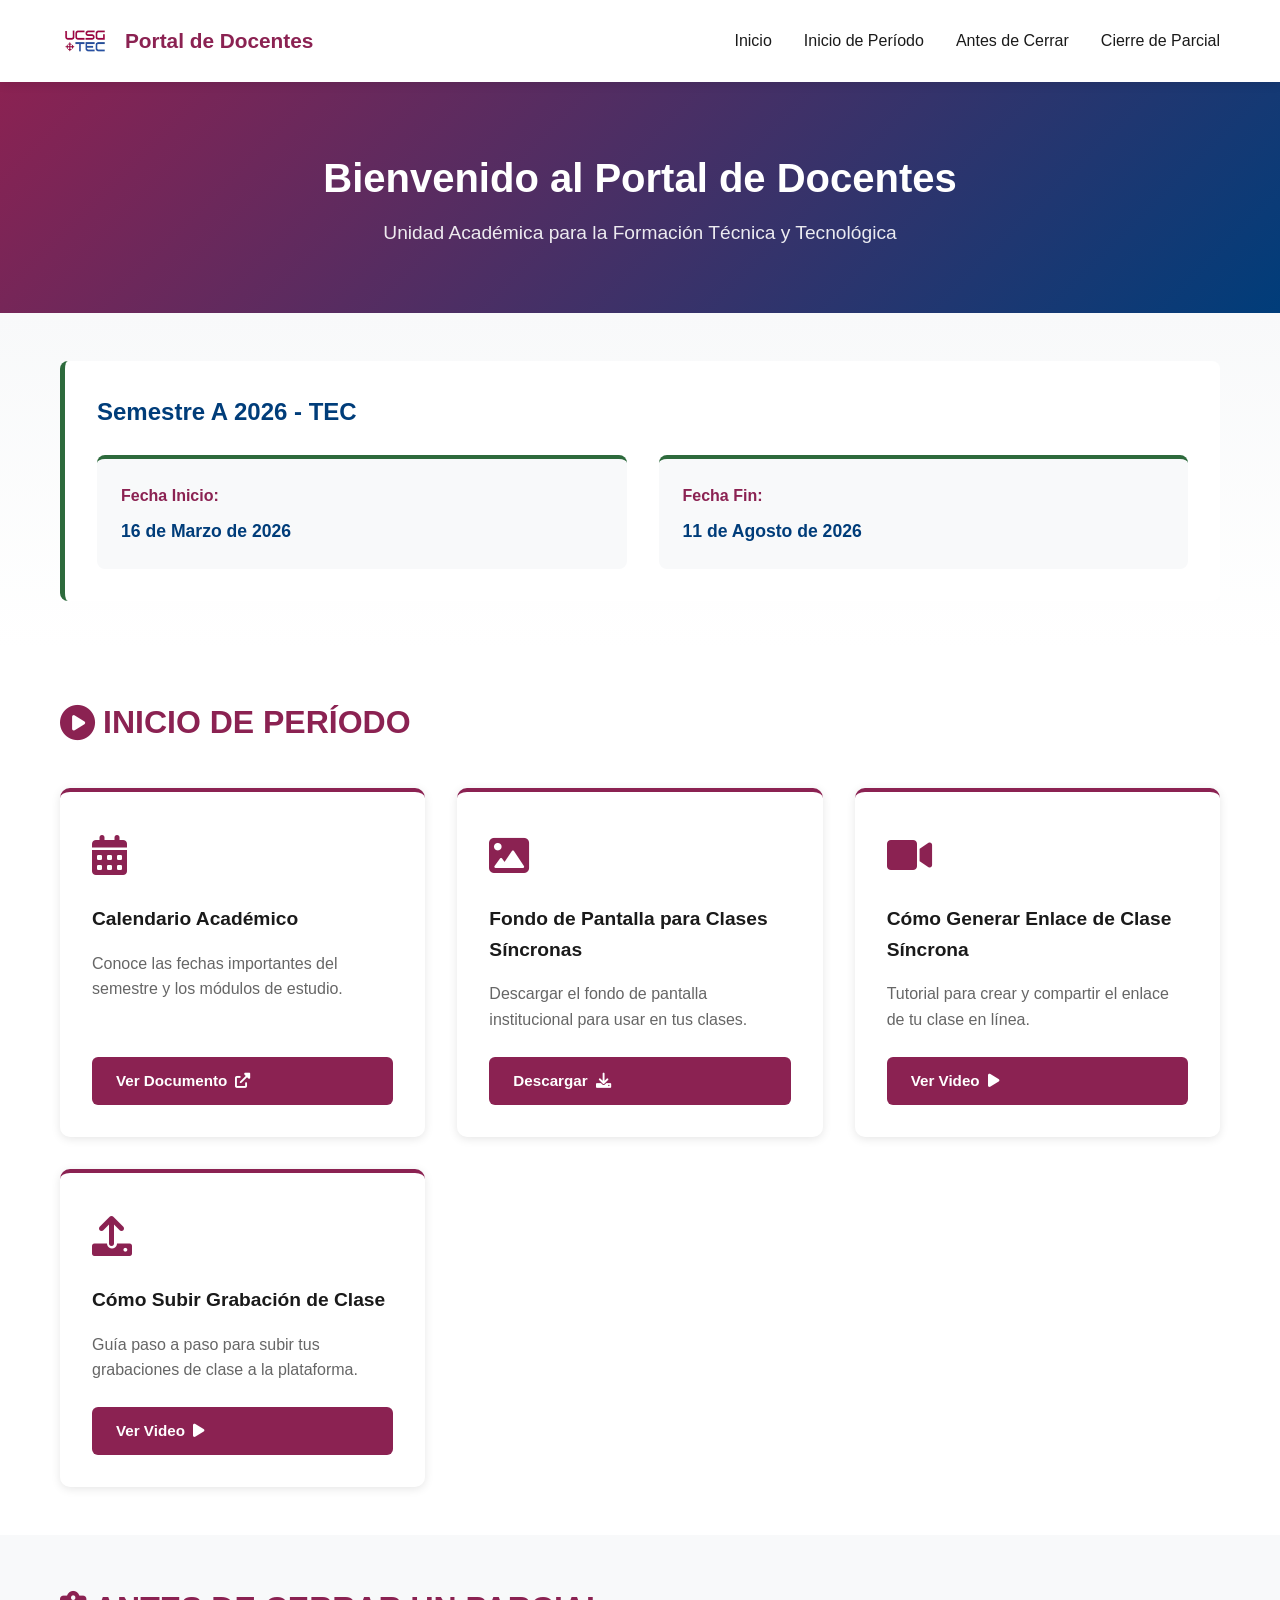
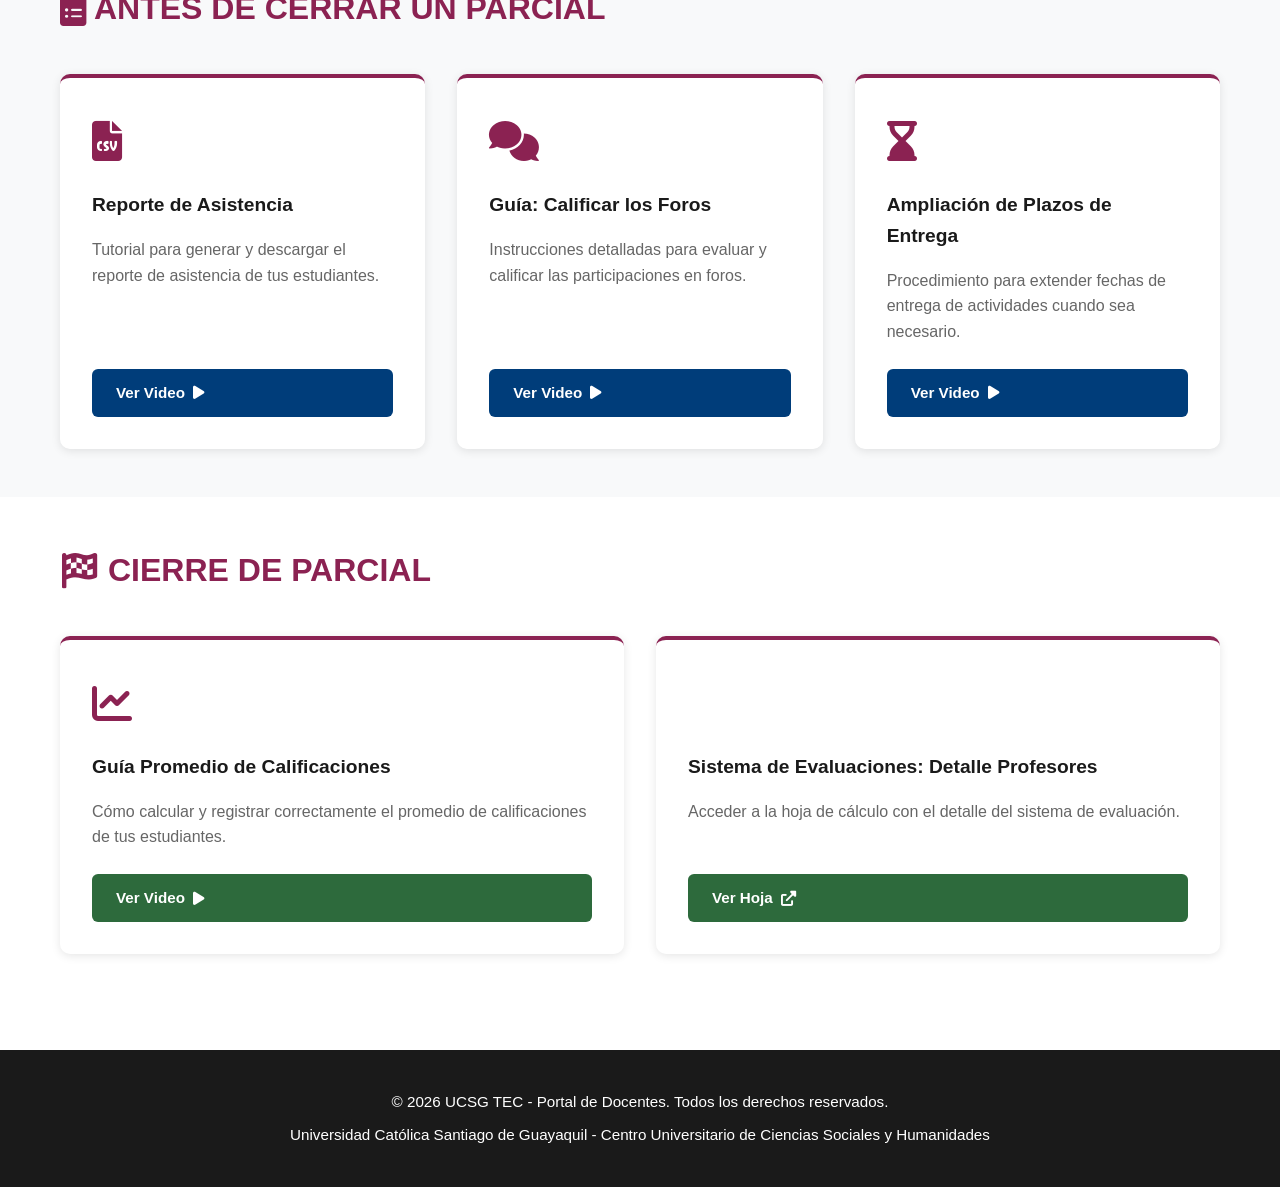
==== docentes/index.html @ 0df37824 "Update header text in index.html" ====
<!DOCTYPE html>
<html lang="es">
<head>
    <meta charset="UTF-8">
    <meta name="viewport" content="width=device-width, initial-scale=1.0">
    <title>Portal de Docentes - UCSG TEC</title>
    <link rel="stylesheet" href="styles.css">
    <link rel="stylesheet" href="https://cdnjs.cloudflare.com/ajax/libs/font-awesome/6.0.0/css/all.min.css">
</head>
<body>
    <!-- Navbar -->
    <nav class="navbar">
        <div class="container">
            <div class="logo-container">
                <img src="images/logo-ucsg-tec.png" alt="UCSG TEC" class="logo">
                <span class="site-title">Portal de Docentes</span>
            </div>
            <ul class="nav-links">
                <li><a href="#inicio" class="active">Inicio</a></li>
                <li><a href="#inicio-periodo">Inicio de Período</a></li>
                <li><a href="#antes-cerrar">Antes de Cerrar</a></li>
                <li><a href="#cierre">Cierre de Parcial</a></li>
            </ul>
        </div>
    </nav>

    <!-- Header -->
    <header class="header" id="inicio">
        <div class="header-content">
            <h1>Bienvenido al Portal de Docentes</h1>
            <p> Unidad Académica para la Formación Técnica y Tecnológica</p>
        </div>
    </header>

    <!-- Calendario Académico -->
    <section class="calendar-section">
        <div class="container">
            <div class="calendar-info">
                <h3>Semestre A 2026 - TEC</h3>
                <div class="dates-grid">
                    <div class="date-item">
                        <strong>Fecha Inicio:</strong>
                        <p>16 de Marzo de 2026</p>
                    </div>
                    <div class="date-item">
                        <strong>Fecha Fin:</strong>
                        <p>11 de Agosto de 2026</p>
                    </div>
                </div>
            </div>
        </div>
    </section>

    <!-- Inicio de Período -->
    <section class="section" id="inicio-periodo">
        <div class="container">
            <h2><i class="fas fa-play-circle"></i> INICIO DE PERÍODO</h2>
            <div class="cards-grid">
                <div class="resource-card">
                    <div class="card-icon">
                        <i class="fas fa-calendar-alt"></i>
                    </div>
                    <h3>Calendario Académico</h3>
                    <p>Conoce las fechas importantes del semestre y los módulos de estudio.</p>
                    <a href="https://cuucsgedu-my.sharepoint.com/:i:/g/personal/christian_bermudez_cu_ucsg_edu_ec/IQCrDSVmjK_fR6v27ePBZSpzAXBcfyE6VFD2BmyptWWXOkA?e=bbqCWq" target="_blank" class="btn btn-primary">
                        Ver Documento <i class="fas fa-external-link-alt"></i>
                    </a>
                </div>

                <div class="resource-card">
                    <div class="card-icon">
                        <i class="fas fa-image"></i>
                    </div>
                    <h3>Fondo de Pantalla para Clases Síncronas</h3>
                    <p>Descargar el fondo de pantalla institucional para usar en tus clases.</p>
                    <a href="https://cuucsgedu-my.sharepoint.com/:i:/g/personal/christian_bermudez_cu_ucsg_edu_ec/IQBFROqdJHIFRJ8rioKZtyW1AbkVWmYrNzjRf2Qk23kYxXo?e=AhgBGc" target="_blank" class="btn btn-primary">
                        Descargar <i class="fas fa-download"></i>
                    </a>
                </div>

                <div class="resource-card">
                    <div class="card-icon">
                        <i class="fas fa-video"></i>
                    </div>
                    <h3>Cómo Generar Enlace de Clase Síncrona</h3>
                    <p>Tutorial para crear y compartir el enlace de tu clase en línea.</p>
                    <a href="https://cuucsgedu-my.sharepoint.com/:v:/g/personal/christian_bermudez_cu_ucsg_edu_ec/IQAByCn66xaURrwQQkApdXlGAfFbKw0tPvkqswINqdZjugo?nav=eyJyZWZlcnJhbEluZm8iOnsicmVmZXJyYWxBcHAiOiJTdHJlYW1XZWJBcHAiLCJyZWZlcnJhbFZpZXciOiJTaGFyZURpYWxvZy1MaW5rIiwicmVmZXJyYWxBcHBQbGF0Zm9ybSI6IldlYiIsInJlZmVycmFsTW9kZSI6InZpZXcifX0%3D&e=hqoQyh" target="_blank" class="btn btn-primary">
                        Ver Video <i class="fas fa-play"></i>
                    </a>
                </div>

                <div class="resource-card">
                    <div class="card-icon">
                        <i class="fas fa-upload"></i>
                    </div>
                    <h3>Cómo Subir Grabación de Clase</h3>
                    <p>Guía paso a paso para subir tus grabaciones de clase a la plataforma.</p>
                    <a href="https://cuucsgedu-my.sharepoint.com/:v:/g/personal/christian_bermudez_cu_ucsg_edu_ec/IQCEG_sy4UA5Sbl-6DcnPnOuAXQRNcxC7ku3k_LjiCiHcYc?e=dAaG02&nav=eyJyZWZlcnJhbEluZm8iOnsicmVmZXJyYWxBcHAiOiJTdHJlYW1XZWJBcHAiLCJyZWZlcnJhbFZpZXciOiJTaGFyZURpYWxvZy1MaW5rIiwicmVmZXJyYWxBcHBQbGF0Zm9ybSI6IldlYiIsInJlZmVycmFsTW9kZSI6InZpZXcifX0%3D" target="_blank" class="btn btn-primary">
                        Ver Video <i class="fas fa-play"></i>
                    </a>
                </div>
            </div>
        </div>
    </section>

    <!-- Antes de Cerrar un Parcial -->
    <section class="section alt" id="antes-cerrar">
        <div class="container">
            <h2><i class="fas fa-clipboard-list"></i> ANTES DE CERRAR UN PARCIAL</h2>
            <div class="cards-grid">
                <div class="resource-card">
                    <div class="card-icon">
                        <i class="fas fa-file-csv"></i>
                    </div>
                    <h3>Reporte de Asistencia</h3>
                    <p>Tutorial para generar y descargar el reporte de asistencia de tus estudiantes.</p>
                    <a href="https://cuucsgedu-my.sharepoint.com/:v:/g/personal/christian_bermudez_cu_ucsg_edu_ec/IQDmr5gFNQN9TbDc-Ff7OJR5AdYBbNuzuWuGczgY9Ui_RTA?e=DmezH2&nav=eyJyZWZlcnJhbEluZm8iOnsicmVmZXJyYWxBcHAiOiJTdHJlYW1XZWJBcHAiLCJyZWZlcnJhbFZpZXciOiJTaGFyZURpYWxvZy1MaW5rIiwicmVmZXJyYWxBcHBQbGF0Zm9ybSI6IldlYiIsInJlZmVycmFsTW9kZSI6InZpZXcifX0%3D" target="_blank" class="btn btn-secondary">
                        Ver Video <i class="fas fa-play"></i>
                    </a>
                </div>

                <div class="resource-card">
                    <div class="card-icon">
                        <i class="fas fa-comments"></i>
                    </div>
                    <h3>Guía: Calificar los Foros</h3>
                    <p>Instrucciones detalladas para evaluar y calificar las participaciones en foros.</p>
                    <a href="https://cuucsgedu-my.sharepoint.com/:v:/g/personal/christian_bermudez_cu_ucsg_edu_ec/IQAzZzA227y_Q6_oq9_yuWXYASETdOuoSM91Fjq828QZKi8?e=IZtrn1&nav=eyJyZWZlcnJhbEluZm8iOnsicmVmZXJyYWxBcHAiOiJTdHJlYW1XZWJBcHAiLCJyZWZlcnJhbFZpZXciOiJTaGFyZURpYWxvZy1MaW5rIiwicmVmZXJyYWxBcHBQbGF0Zm9ybSI6IldlYiIsInJlZmVycmFsTW9kZSI6InZpZXcifX0%3D" target="_blank" class="btn btn-secondary">
                        Ver Video <i class="fas fa-play"></i>
                    </a>
                </div>

                <div class="resource-card">
                    <div class="card-icon">
                        <i class="fas fa-hourglass-end"></i>
                    </div>
                    <h3>Ampliación de Plazos de Entrega</h3>
                    <p>Procedimiento para extender fechas de entrega de actividades cuando sea necesario.</p>
                    <a href="https://cuucsgedu-my.sharepoint.com/:v:/g/personal/christian_bermudez_cu_ucsg_edu_ec/IQDIsYyQFAdDT70GzPZnitXLATB3H1hSJHb5r6Dot0bxQoU?e=PdCDEA&nav=eyJyZWZlcnJhbEluZm8iOnsicmVmZXJyYWxBcHAiOiJTdHJlYW1XZWJBcHAiLCJyZWZlcnJhbFZpZXciOiJTaGFyZURpYWxvZy1MaW5rIiwicmVmZXJyYWxBcHBQbGF0Zm9ybSI6IldlYiIsInJlZmVycmFsTW9kZSI6InZpZXcifX0%3D" target="_blank" class="btn btn-secondary">
                        Ver Video <i class="fas fa-play"></i>
                    </a>
                </div>
            </div>
        </div>
    </section>

    <!-- Cierre de Parcial -->
    <section class="section" id="cierre">
        <div class="container">
            <h2><i class="fas fa-flag-checkered"></i> CIERRE DE PARCIAL</h2>
            <div class="cards-grid">
                <div class="resource-card">
                    <div class="card-icon">
                        <i class="fas fa-chart-line"></i>
                    </div>
                    <h3>Guía Promedio de Calificaciones</h3>
                    <p>Cómo calcular y registrar correctamente el promedio de calificaciones de tus estudiantes.</p>
                    <a href="https://cuucsgedu-my.sharepoint.com/:v:/g/personal/christian_bermudez_cu_ucsg_edu_ec/IQAmXODbtNQjTZfFyE1CnqTIATy2L_O8jd3ztq7BQWwSVFs?e=jElQQV&nav=eyJyZWZlcnJhbEluZm8iOnsicmVmZXJyYWxBcHAiOiJTdHJlYW1XZWJBcHAiLCJyZWZlcnJhbFZpZXciOiJTaGFyZURpYWxvZy1MaW5rIiwicmVmZXJyYWxBcHBQbGF0Zm9ybSI6IldlYiIsInJlZmVycmFsTW9kZSI6InZpZXcifX0%3D" target="_blank" class="btn btn-success">
                        Ver Video <i class="fas fa-play"></i>
                    </a>
                </div>

                <div class="resource-card">
                    <div class="card-icon">
                        <i class="fas fa-spreadsheet"></i>
                    </div>
                    <h3>Sistema de Evaluaciones: Detalle Profesores</h3>
                    <p>Acceder a la hoja de cálculo con el detalle del sistema de evaluación.</p>
                    <a href="https://cuucsgedu-my.sharepoint.com/:x:/g/personal/christian_bermudez_cu_ucsg_edu_ec/IQDbAEEq4yaETKw9943fNK03AU5J6v2WYhhhJ-WToVlhCuA?e=niOO6Q" target="_blank" class="btn btn-success">
                        Ver Hoja <i class="fas fa-external-link-alt"></i>
                    </a>
                </div>
            </div>
        </div>
    </section>

    <!-- Footer -->
    <footer class="footer">
        <div class="container">
            <p>&copy; 2026 UCSG TEC - Portal de Docentes. Todos los derechos reservados.</p>
            <p>Universidad Católica Santiago de Guayaquil - Centro Universitario de Ciencias Sociales y Humanidades</p>
        </div>
    </footer>

    <script src="script.js"></script>
</body>
</html>
---- docentes/styles.css ----
* {
    margin: 0;
    padding: 0;
    box-sizing: border-box;
}

:root {
    --primary-color: #8B2252;
    --secondary-color: #003D7A;
    --accent-color: #2D6A3C;
    --light-bg: #f8f9fa;
    --text-dark: #1a1a1a;
    --text-light: #666;
    --border-color: #ddd;
    --shadow: 0 2px 10px rgba(0, 0, 0, 0.1);
}

body {
    font-family: 'Segoe UI', Tahoma, Geneva, Verdana, sans-serif;
    line-height: 1.6;
    color: var(--text-dark);
    background-color: #ffffff;
}

.container {
    max-width: 1200px;
    margin: 0 auto;
    padding: 0 20px;
}

/* Navbar */
.navbar {
    background: white;
    box-shadow: var(--shadow);
    position: sticky;
    top: 0;
    z-index: 100;
}

.navbar .container {
    display: flex;
    justify-content: space-between;
    align-items: center;
    padding: 1rem 20px;
}

.logo-container {
    display: flex;
    align-items: center;
    gap: 15px;
}

.logo {
    height: 50px;
    width: auto;
}

.site-title {
    font-size: 1.3rem;
    font-weight: 600;
    color: var(--primary-color);
}

.nav-links {
    display: flex;
    list-style: none;
    gap: 2rem;
}

.nav-links a {
    text-decoration: none;
    color: var(--text-dark);
    font-weight: 500;
    transition: color 0.3s;
}

.nav-links a:hover,
.nav-links a.active {
    color: var(--primary-color);
}

/* Header */
.header {
    background: linear-gradient(135deg, var(--primary-color) 0%, var(--secondary-color) 100%);
    color: white;
    padding: 4rem 2rem;
    text-align: center;
}

.header-content h1 {
    font-size: 2.5rem;
    margin-bottom: 0.5rem;
}

.header-content p {
    font-size: 1.2rem;
    opacity: 0.9;
}

/* Calendar Section */
.calendar-section {
    padding: 3rem 0;
    background: linear-gradient(to bottom, var(--light-bg), white);
}

.calendar-section h2 {
    text-align: center;
    font-size: 2rem;
    color: var(--primary-color);
    margin-bottom: 2rem;
}

.calendar-display {
    text-align: center;
    margin-bottom: 2rem;
}

.calendar-image {
    max-width: 100%;
    height: auto;
    border-radius: 8px;
    box-shadow: var(--shadow);
}

.calendar-info {
    background: white;
    padding: 2rem;
    border-radius: 8px;
    border-left: 5px solid var(--accent-color);
}

.calendar-info h3 {
    color: var(--secondary-color);
    margin-bottom: 1.5rem;
    font-size: 1.5rem;
}

.dates-grid {
    display: grid;
    grid-template-columns: repeat(auto-fit, minmax(250px, 1fr));
    gap: 2rem;
}

.date-item {
    background: var(--light-bg);
    padding: 1.5rem;
    border-radius: 8px;
    border-top: 4px solid var(--accent-color);
}

.date-item strong {
    color: var(--primary-color);
    display: block;
    margin-bottom: 0.5rem;
}

.date-item p {
    font-size: 1.1rem;
    font-weight: 600;
    color: var(--secondary-color);
}

/* Sections */
.section {
    padding: 3rem 0;
}

.section.alt {
    background-color: var(--light-bg);
}

.section h2 {
    font-size: 2rem;
    color: var(--primary-color);
    margin-bottom: 2.5rem;
    display: flex;
    align-items: center;
    gap: 0.5rem;
}

.section h2 i {
    font-size: 2.2rem;
}

/* Cards Grid */
.cards-grid {
    display: grid;
    grid-template-columns: repeat(auto-fit, minmax(300px, 1fr));
    gap: 2rem;
}

.resource-card {
    background: white;
    border-radius: 10px;
    padding: 2rem;
    box-shadow: var(--shadow);
    transition: transform 0.3s, box-shadow 0.3s;
    border-top: 4px solid var(--primary-color);
    display: flex;
    flex-direction: column;
}

.resource-card:hover {
    transform: translateY(-5px);
    box-shadow: 0 5px 20px rgba(0, 0, 0, 0.15);
}

.card-icon {
    font-size: 2.5rem;
    color: var(--primary-color);
    margin-bottom: 1rem;
}

.resource-card h3 {
    color: var(--text-dark);
    margin-bottom: 1rem;
    font-size: 1.2rem;
}

.resource-card p {
    color: var(--text-light);
    margin-bottom: 1.5rem;
    flex-grow: 1;
}

/* Buttons */
.btn {
    display: inline-block;
    padding: 0.75rem 1.5rem;
    border-radius: 6px;
    text-decoration: none;
    font-weight: 600;
    transition: all 0.3s;
    cursor: pointer;
    border: none;
    text-align: center;
    font-size: 0.95rem;
    gap: 0.5rem;
    display: inline-flex;
    align-items: center;
}

.btn-primary {
    background: var(--primary-color);
    color: white;
}

.btn-primary:hover {
    background: #6d1a41;
    transform: scale(1.05);
}

.btn-secondary {
    background: var(--secondary-color);
    color: white;
}

.btn-secondary:hover {
    background: #002d5d;
    transform: scale(1.05);
}

.btn-success {
    background: var(--accent-color);
    color: white;
}

.btn-success:hover {
    background: #1f4d2a;
    transform: scale(1.05);
}

/* Footer */
.footer {
    background: var(--text-dark);
    color: white;
    text-align: center;
    padding: 2rem;
    margin-top: 3rem;
}

.footer p {
    margin: 0.5rem 0;
    font-size: 0.95rem;
}

/* Responsive */
@media (max-width: 768px) {
    .navbar .container {
        flex-direction: column;
        gap: 1rem;
    }

    .nav-links {
        flex-direction: column;
        gap: 0.5rem;
    }

    .header-content h1 {
        font-size: 1.8rem;
    }

    .header-content p {
        font-size: 1rem;
    }

    .section h2 {
        font-size: 1.5rem;
    }

    .cards-grid {
        grid-template-columns: 1fr;
    }

    .dates-grid {
        grid-template-columns: 1fr;
    }
}
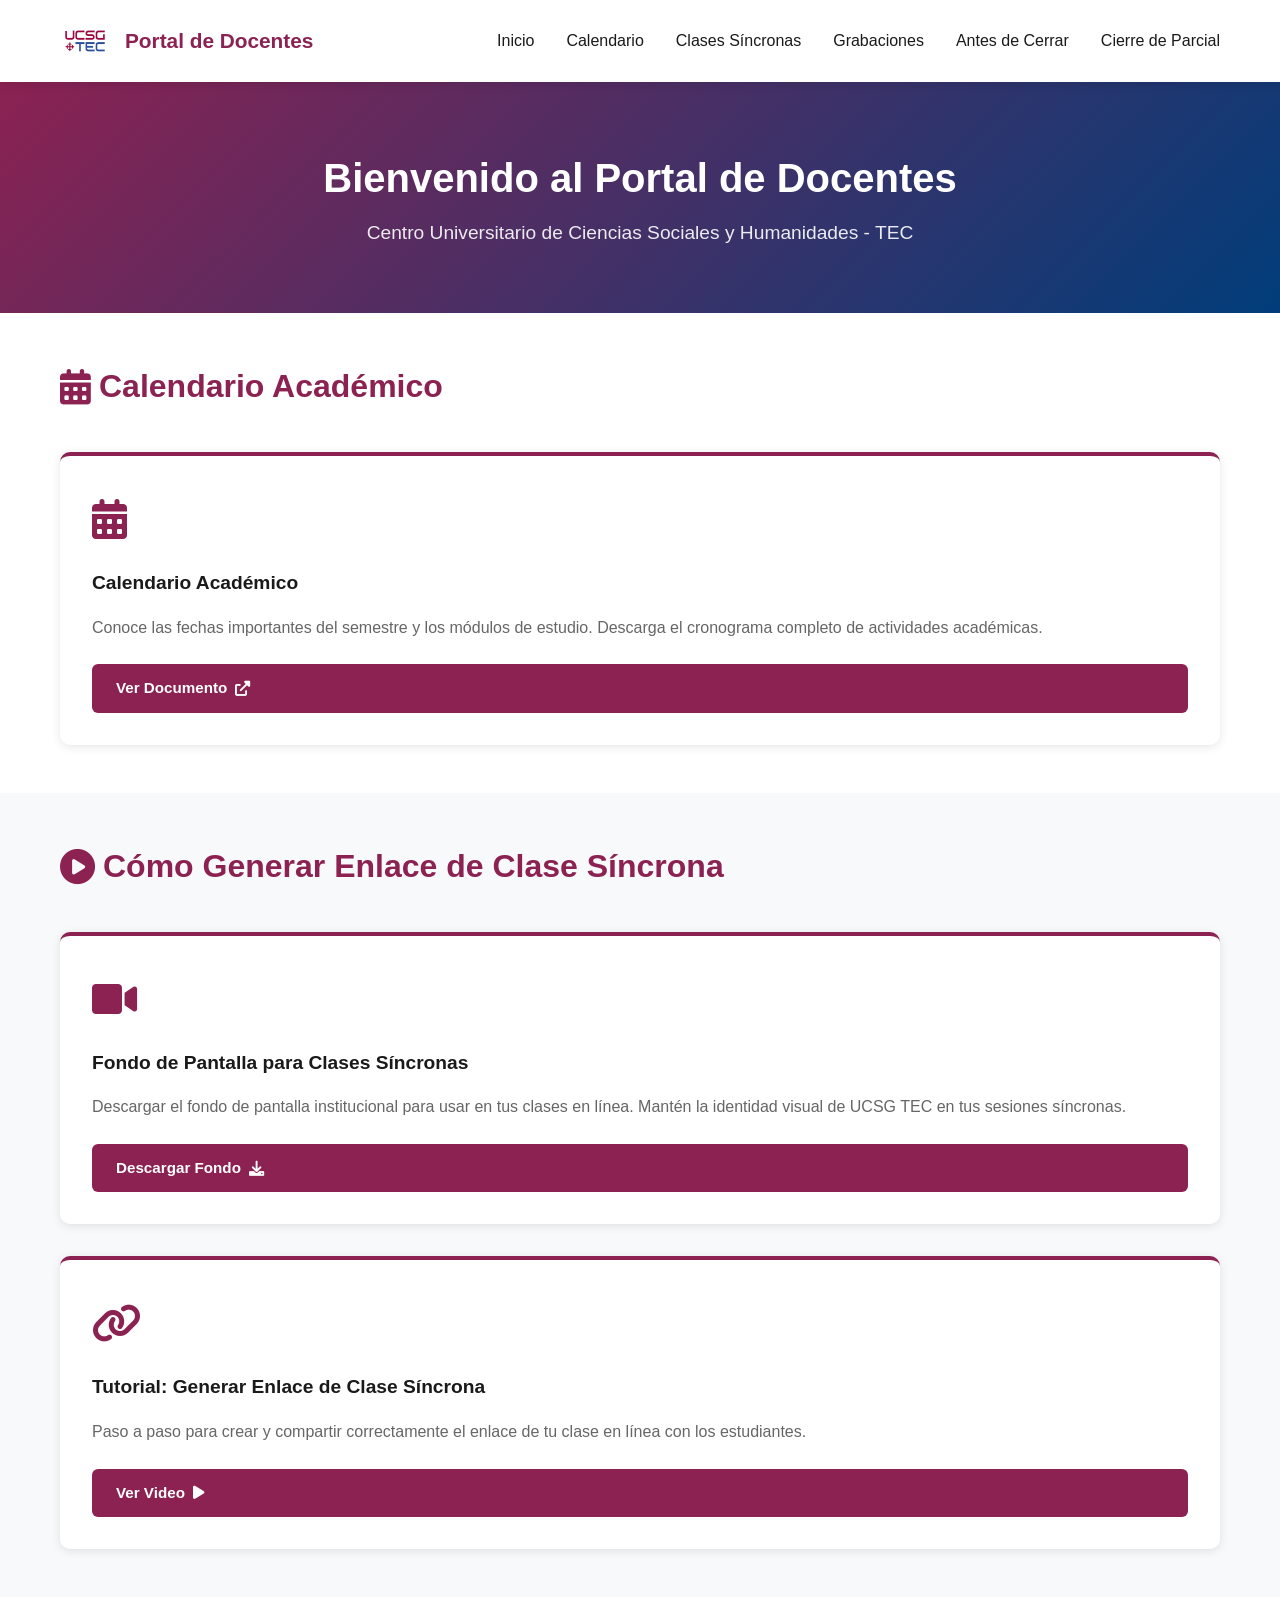
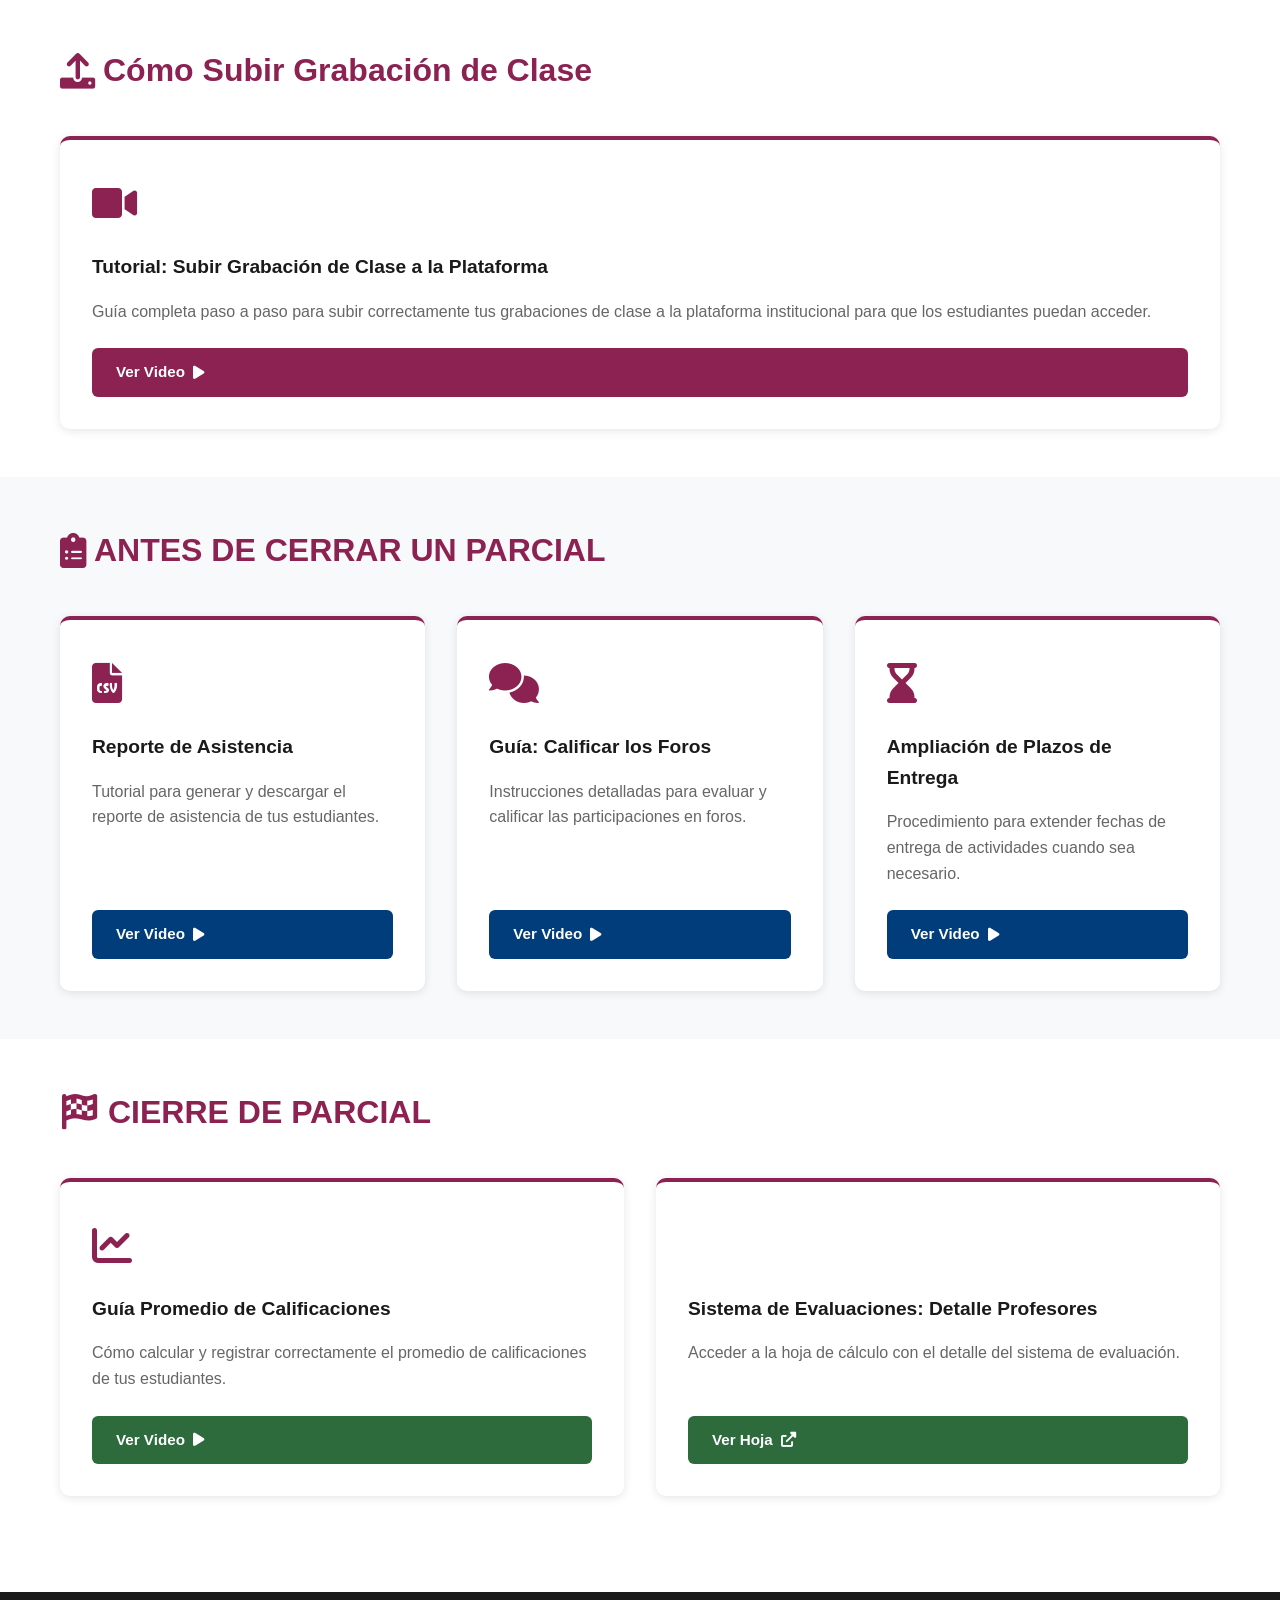
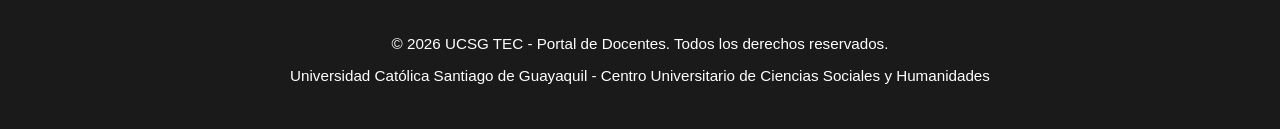
==== commit b6338c28: "Revise index.html with new sections and links Updated navigation links and added new sections for Ca" ====
--- a/docentes/index.html
+++ b/docentes/index.html
@@ -17,7 +17,9 @@
             </div>
             <ul class="nav-links">
                 <li><a href="#inicio" class="active">Inicio</a></li>
-                <li><a href="#inicio-periodo">Inicio de Período</a></li>
+                <li><a href="#calendario">Calendario</a></li>
+                <li><a href="#clases-sincronas">Clases Síncronas</a></li>
+                <li><a href="#grabaciones">Grabaciones</a></li>
                 <li><a href="#antes-cerrar">Antes de Cerrar</a></li>
                 <li><a href="#cierre">Cierre de Parcial</a></li>
             </ul>
@@ -28,73 +30,71 @@
     <header class="header" id="inicio">
         <div class="header-content">
             <h1>Bienvenido al Portal de Docentes</h1>
-            <p> Unidad Académica para la Formación Técnica y Tecnológica</p>
+            <p>Centro Universitario de Ciencias Sociales y Humanidades - TEC</p>
         </div>
     </header>
 
-    <!-- Calendario Académico -->
-    <section class="calendar-section">
+    <!-- Sección 1: Calendario Académico -->
+    <section class="section" id="calendario">
         <div class="container">
-            <div class="calendar-info">
-                <h3>Semestre A 2026 - TEC</h3>
-                <div class="dates-grid">
-                    <div class="date-item">
-                        <strong>Fecha Inicio:</strong>
-                        <p>16 de Marzo de 2026</p>
+            <h2><i class="fas fa-calendar-alt"></i> Calendario Académico</h2>
+            <div class="cards-grid single-card">
+                <div class="resource-card">
+                    <div class="card-icon">
+                        <i class="fas fa-calendar-alt"></i>
                     </div>
-                    <div class="date-item">
-                        <strong>Fecha Fin:</strong>
-                        <p>11 de Agosto de 2026</p>
-                    </div>
+                    <h3>Calendario Académico</h3>
+                    <p>Conoce las fechas importantes del semestre y los módulos de estudio. Descarga el cronograma completo de actividades académicas.</p>
+                    <a href="https://cuucsgedu-my.sharepoint.com/:i:/g/personal/christian_bermudez_cu_ucsg_edu_ec/IQCrDSVmjK_fR6v27ePBZSpzAXBcfyE6VFD2BmyptWWXOkA?e=bbqCWq" target="_blank" class="btn btn-primary">
+                        Ver Documento <i class="fas fa-external-link-alt"></i>
+                    </a>
                 </div>
             </div>
         </div>
     </section>
 
-    <!-- Inicio de Período -->
-    <section class="section" id="inicio-periodo">
+    <!-- Sección 2: Fondo de Pantalla para Clases Síncronas -->
+    <section class="section alt" id="clases-sincronas">
         <div class="container">
-            <h2><i class="fas fa-play-circle"></i> INICIO DE PERÍODO</h2>
-            <div class="cards-grid">
-                <div class="resource-card">
-                    <div class="card-icon">
-                        <i class="fas fa-calendar-alt"></i>
-                    </div>
-                    <h3>Calendario Académico</h3>
-                    <p>Conoce las fechas importantes del semestre y los módulos de estudio.</p>
-                    <a href="https://cuucsgedu-my.sharepoint.com/:i:/g/personal/christian_bermudez_cu_ucsg_edu_ec/IQCrDSVmjK_fR6v27ePBZSpzAXBcfyE6VFD2BmyptWWXOkA?e=bbqCWq" target="_blank" class="btn btn-primary">
-                        Ver Documento <i class="fas fa-external-link-alt"></i>
-                    </a>
-                </div>
-
-                <div class="resource-card">
-                    <div class="card-icon">
-                        <i class="fas fa-image"></i>
-                    </div>
-                    <h3>Fondo de Pantalla para Clases Síncronas</h3>
-                    <p>Descargar el fondo de pantalla institucional para usar en tus clases.</p>
-                    <a href="https://cuucsgedu-my.sharepoint.com/:i:/g/personal/christian_bermudez_cu_ucsg_edu_ec/IQBFROqdJHIFRJ8rioKZtyW1AbkVWmYrNzjRf2Qk23kYxXo?e=AhgBGc" target="_blank" class="btn btn-primary">
-                        Descargar <i class="fas fa-download"></i>
-                    </a>
-                </div>
-
+            <h2><i class="fas fa-play-circle"></i> Cómo Generar Enlace de Clase Síncrona</h2>
+            <div class="cards-grid single-card">
                 <div class="resource-card">
                     <div class="card-icon">
                         <i class="fas fa-video"></i>
                     </div>
-                    <h3>Cómo Generar Enlace de Clase Síncrona</h3>
-                    <p>Tutorial para crear y compartir el enlace de tu clase en línea.</p>
+                    <h3>Fondo de Pantalla para Clases Síncronas</h3>
+                    <p>Descargar el fondo de pantalla institucional para usar en tus clases en línea. Mantén la identidad visual de UCSG TEC en tus sesiones síncronas.</p>
+                    <a href="https://cuucsgedu-my.sharepoint.com/:i:/g/personal/christian_bermudez_cu_ucsg_edu_ec/IQBFROqdJHIFRJ8rioKZtyW1AbkVWmYrNzjRf2Qk23kYxXo?e=AhgBGc" target="_blank" class="btn btn-primary">
+                        Descargar Fondo <i class="fas fa-download"></i>
+                    </a>
+                </div>
+            </div>
+            <div class="cards-grid single-card" style="margin-top: 2rem;">
+                <div class="resource-card">
+                    <div class="card-icon">
+                        <i class="fas fa-link"></i>
+                    </div>
+                    <h3>Tutorial: Generar Enlace de Clase Síncrona</h3>
+                    <p>Paso a paso para crear y compartir correctamente el enlace de tu clase en línea con los estudiantes.</p>
                     <a href="https://cuucsgedu-my.sharepoint.com/:v:/g/personal/christian_bermudez_cu_ucsg_edu_ec/IQAByCn66xaURrwQQkApdXlGAfFbKw0tPvkqswINqdZjugo?nav=eyJyZWZlcnJhbEluZm8iOnsicmVmZXJyYWxBcHAiOiJTdHJlYW1XZWJBcHAiLCJyZWZlcnJhbFZpZXciOiJTaGFyZURpYWxvZy1MaW5rIiwicmVmZXJyYWxBcHBQbGF0Zm9ybSI6IldlYiIsInJlZmVycmFsTW9kZSI6InZpZXcifX0%3D&e=hqoQyh" target="_blank" class="btn btn-primary">
                         Ver Video <i class="fas fa-play"></i>
                     </a>
                 </div>
+            </div>
+        </div>
+    </section>
 
+    <!-- Sección 3: Grabación de Clases -->
+    <section class="section" id="grabaciones">
+        <div class="container">
+            <h2><i class="fas fa-upload"></i> Cómo Subir Grabación de Clase</h2>
+            <div class="cards-grid single-card">
                 <div class="resource-card">
                     <div class="card-icon">
-                        <i class="fas fa-upload"></i>
+                        <i class="fas fa-video"></i>
                     </div>
-                    <h3>Cómo Subir Grabación de Clase</h3>
-                    <p>Guía paso a paso para subir tus grabaciones de clase a la plataforma.</p>
+                    <h3>Tutorial: Subir Grabación de Clase a la Plataforma</h3>
+                    <p>Guía completa paso a paso para subir correctamente tus grabaciones de clase a la plataforma institucional para que los estudiantes puedan acceder.</p>
                     <a href="https://cuucsgedu-my.sharepoint.com/:v:/g/personal/christian_bermudez_cu_ucsg_edu_ec/IQCEG_sy4UA5Sbl-6DcnPnOuAXQRNcxC7ku3k_LjiCiHcYc?e=dAaG02&nav=eyJyZWZlcnJhbEluZm8iOnsicmVmZXJyYWxBcHAiOiJTdHJlYW1XZWJBcHAiLCJyZWZlcnJhbFZpZXciOiJTaGFyZURpYWxvZy1MaW5rIiwicmVmZXJyYWxBcHBQbGF0Zm9ybSI6IldlYiIsInJlZmVycmFsTW9kZSI6InZpZXcifX0%3D" target="_blank" class="btn btn-primary">
                         Ver Video <i class="fas fa-play"></i>
                     </a>
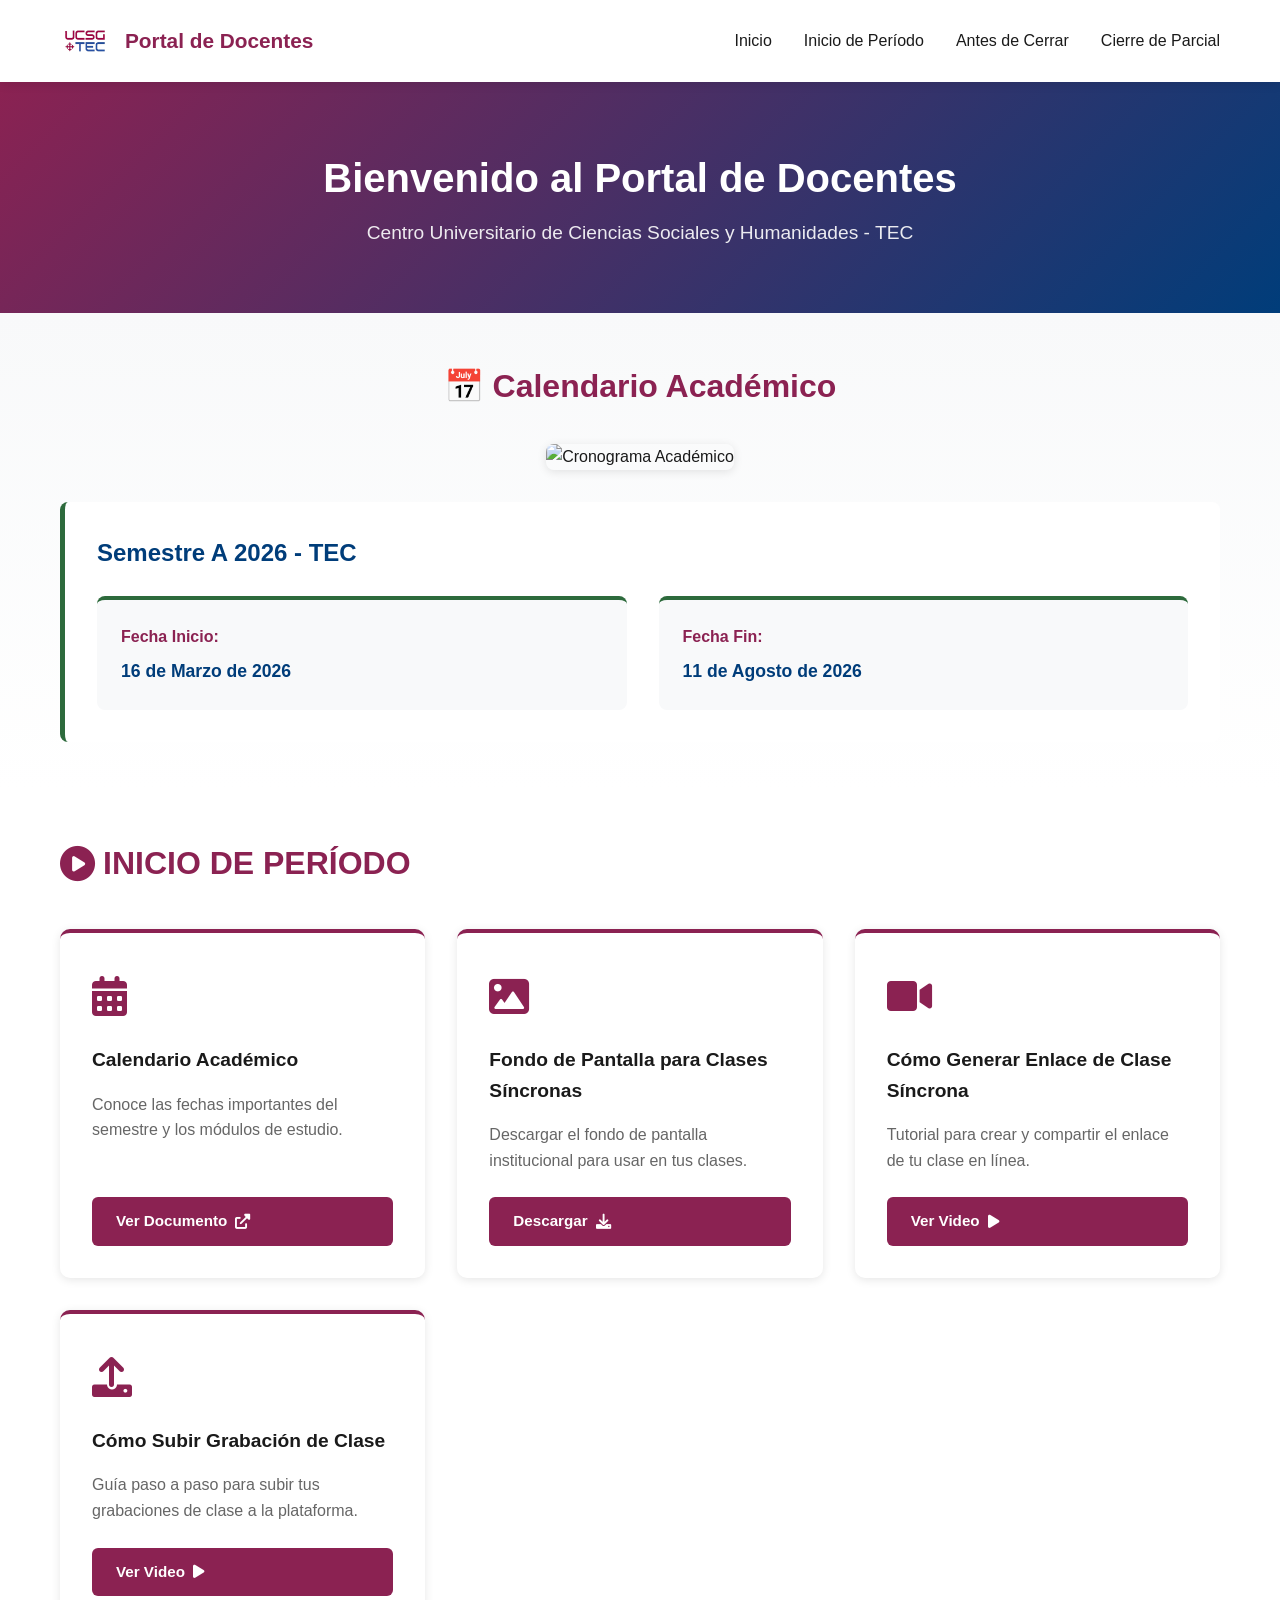
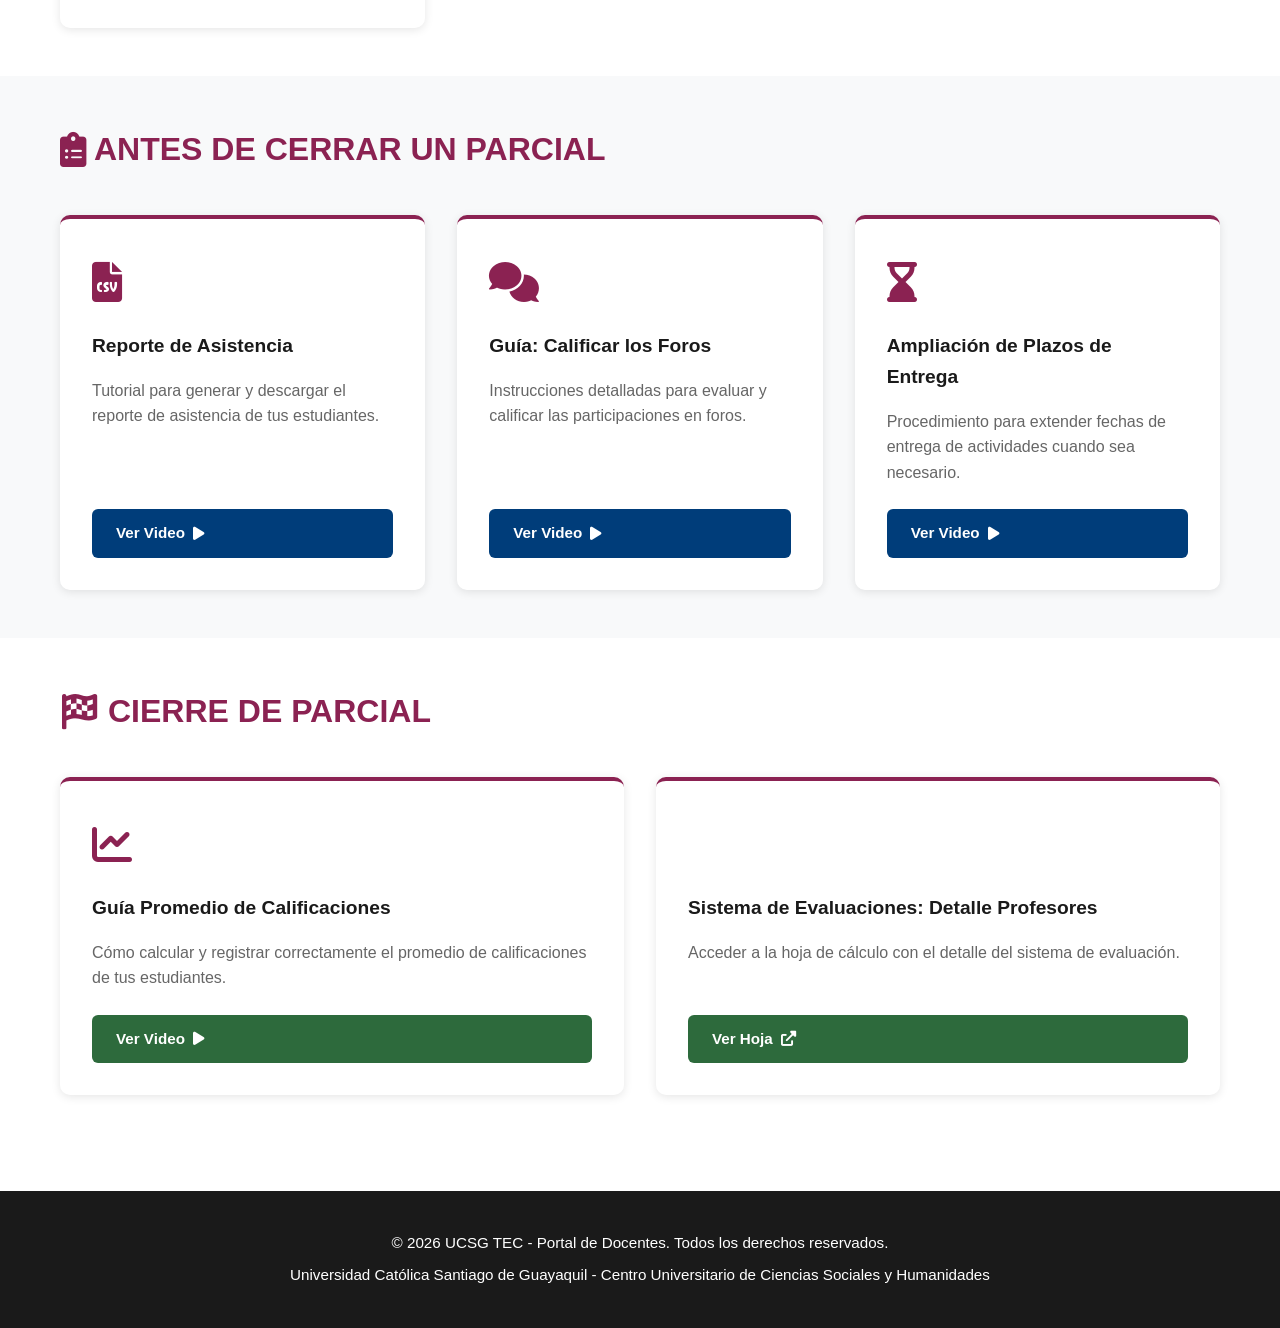
==== commit 88c98d38: "Update index.html" ====
--- a/docentes/index.html
+++ b/docentes/index.html
@@ -17,9 +17,7 @@
             </div>
             <ul class="nav-links">
                 <li><a href="#inicio" class="active">Inicio</a></li>
-                <li><a href="#calendario">Calendario</a></li>
-                <li><a href="#clases-sincronas">Clases Síncronas</a></li>
-                <li><a href="#grabaciones">Grabaciones</a></li>
+                <li><a href="#inicio-periodo">Inicio de Período</a></li>
                 <li><a href="#antes-cerrar">Antes de Cerrar</a></li>
                 <li><a href="#cierre">Cierre de Parcial</a></li>
             </ul>
@@ -34,67 +32,73 @@
         </div>
     </header>
 
-    <!-- Sección 1: Calendario Académico -->
-    <section class="section" id="calendario">
+    <!-- Calendario Académico -->
+    <section class="calendar-section">
         <div class="container">
-            <h2><i class="fas fa-calendar-alt"></i> Calendario Académico</h2>
-            <div class="cards-grid single-card">
+            <h2>📅 Calendario Académico</h2>
+            <div class="calendar-display">
+                <img src="images/calendario-academico.jpg" alt="Cronograma Académico" class="calendar-image">
+            </div>
+            <div class="calendar-info">
+                <h3>Semestre A 2026 - TEC</h3>
+                <div class="dates-grid">
+                    <div class="date-item">
+                        <strong>Fecha Inicio:</strong>
+                        <p>16 de Marzo de 2026</p>
+                    </div>
+                    <div class="date-item">
+                        <strong>Fecha Fin:</strong>
+                        <p>11 de Agosto de 2026</p>
+                    </div>
+                </div>
+            </div>
+        </div>
+    </section>
+
+    <!-- Inicio de Período -->
+    <section class="section" id="inicio-periodo">
+        <div class="container">
+            <h2><i class="fas fa-play-circle"></i> INICIO DE PERÍODO</h2>
+            <div class="cards-grid">
                 <div class="resource-card">
                     <div class="card-icon">
                         <i class="fas fa-calendar-alt"></i>
                     </div>
                     <h3>Calendario Académico</h3>
-                    <p>Conoce las fechas importantes del semestre y los módulos de estudio. Descarga el cronograma completo de actividades académicas.</p>
+                    <p>Conoce las fechas importantes del semestre y los módulos de estudio.</p>
                     <a href="https://cuucsgedu-my.sharepoint.com/:i:/g/personal/christian_bermudez_cu_ucsg_edu_ec/IQCrDSVmjK_fR6v27ePBZSpzAXBcfyE6VFD2BmyptWWXOkA?e=bbqCWq" target="_blank" class="btn btn-primary">
                         Ver Documento <i class="fas fa-external-link-alt"></i>
                     </a>
                 </div>
-            </div>
-        </div>
-    </section>
 
-    <!-- Sección 2: Fondo de Pantalla para Clases Síncronas -->
-    <section class="section alt" id="clases-sincronas">
-        <div class="container">
-            <h2><i class="fas fa-play-circle"></i> Cómo Generar Enlace de Clase Síncrona</h2>
-            <div class="cards-grid single-card">
+                <div class="resource-card">
+                    <div class="card-icon">
+                        <i class="fas fa-image"></i>
+                    </div>
+                    <h3>Fondo de Pantalla para Clases Síncronas</h3>
+                    <p>Descargar el fondo de pantalla institucional para usar en tus clases.</p>
+                    <a href="https://cuucsgedu-my.sharepoint.com/:i:/g/personal/christian_bermudez_cu_ucsg_edu_ec/IQBFROqdJHIFRJ8rioKZtyW1AbkVWmYrNzjRf2Qk23kYxXo?e=AhgBGc" target="_blank" class="btn btn-primary">
+                        Descargar <i class="fas fa-download"></i>
+                    </a>
+                </div>
+
                 <div class="resource-card">
                     <div class="card-icon">
                         <i class="fas fa-video"></i>
                     </div>
-                    <h3>Fondo de Pantalla para Clases Síncronas</h3>
-                    <p>Descargar el fondo de pantalla institucional para usar en tus clases en línea. Mantén la identidad visual de UCSG TEC en tus sesiones síncronas.</p>
-                    <a href="https://cuucsgedu-my.sharepoint.com/:i:/g/personal/christian_bermudez_cu_ucsg_edu_ec/IQBFROqdJHIFRJ8rioKZtyW1AbkVWmYrNzjRf2Qk23kYxXo?e=AhgBGc" target="_blank" class="btn btn-primary">
-                        Descargar Fondo <i class="fas fa-download"></i>
-                    </a>
-                </div>
-            </div>
-            <div class="cards-grid single-card" style="margin-top: 2rem;">
-                <div class="resource-card">
-                    <div class="card-icon">
-                        <i class="fas fa-link"></i>
-                    </div>
-                    <h3>Tutorial: Generar Enlace de Clase Síncrona</h3>
-                    <p>Paso a paso para crear y compartir correctamente el enlace de tu clase en línea con los estudiantes.</p>
+                    <h3>Cómo Generar Enlace de Clase Síncrona</h3>
+                    <p>Tutorial para crear y compartir el enlace de tu clase en línea.</p>
                     <a href="https://cuucsgedu-my.sharepoint.com/:v:/g/personal/christian_bermudez_cu_ucsg_edu_ec/IQAByCn66xaURrwQQkApdXlGAfFbKw0tPvkqswINqdZjugo?nav=eyJyZWZlcnJhbEluZm8iOnsicmVmZXJyYWxBcHAiOiJTdHJlYW1XZWJBcHAiLCJyZWZlcnJhbFZpZXciOiJTaGFyZURpYWxvZy1MaW5rIiwicmVmZXJyYWxBcHBQbGF0Zm9ybSI6IldlYiIsInJlZmVycmFsTW9kZSI6InZpZXcifX0%3D&e=hqoQyh" target="_blank" class="btn btn-primary">
                         Ver Video <i class="fas fa-play"></i>
                     </a>
                 </div>
-            </div>
-        </div>
-    </section>
 
-    <!-- Sección 3: Grabación de Clases -->
-    <section class="section" id="grabaciones">
-        <div class="container">
-            <h2><i class="fas fa-upload"></i> Cómo Subir Grabación de Clase</h2>
-            <div class="cards-grid single-card">
                 <div class="resource-card">
                     <div class="card-icon">
-                        <i class="fas fa-video"></i>
+                        <i class="fas fa-upload"></i>
                     </div>
-                    <h3>Tutorial: Subir Grabación de Clase a la Plataforma</h3>
-                    <p>Guía completa paso a paso para subir correctamente tus grabaciones de clase a la plataforma institucional para que los estudiantes puedan acceder.</p>
+                    <h3>Cómo Subir Grabación de Clase</h3>
+                    <p>Guía paso a paso para subir tus grabaciones de clase a la plataforma.</p>
                     <a href="https://cuucsgedu-my.sharepoint.com/:v:/g/personal/christian_bermudez_cu_ucsg_edu_ec/IQCEG_sy4UA5Sbl-6DcnPnOuAXQRNcxC7ku3k_LjiCiHcYc?e=dAaG02&nav=eyJyZWZlcnJhbEluZm8iOnsicmVmZXJyYWxBcHAiOiJTdHJlYW1XZWJBcHAiLCJyZWZlcnJhbFZpZXciOiJTaGFyZURpYWxvZy1MaW5rIiwicmVmZXJyYWxBcHBQbGF0Zm9ybSI6IldlYiIsInJlZmVycmFsTW9kZSI6InZpZXcifX0%3D" target="_blank" class="btn btn-primary">
                         Ver Video <i class="fas fa-play"></i>
                     </a>
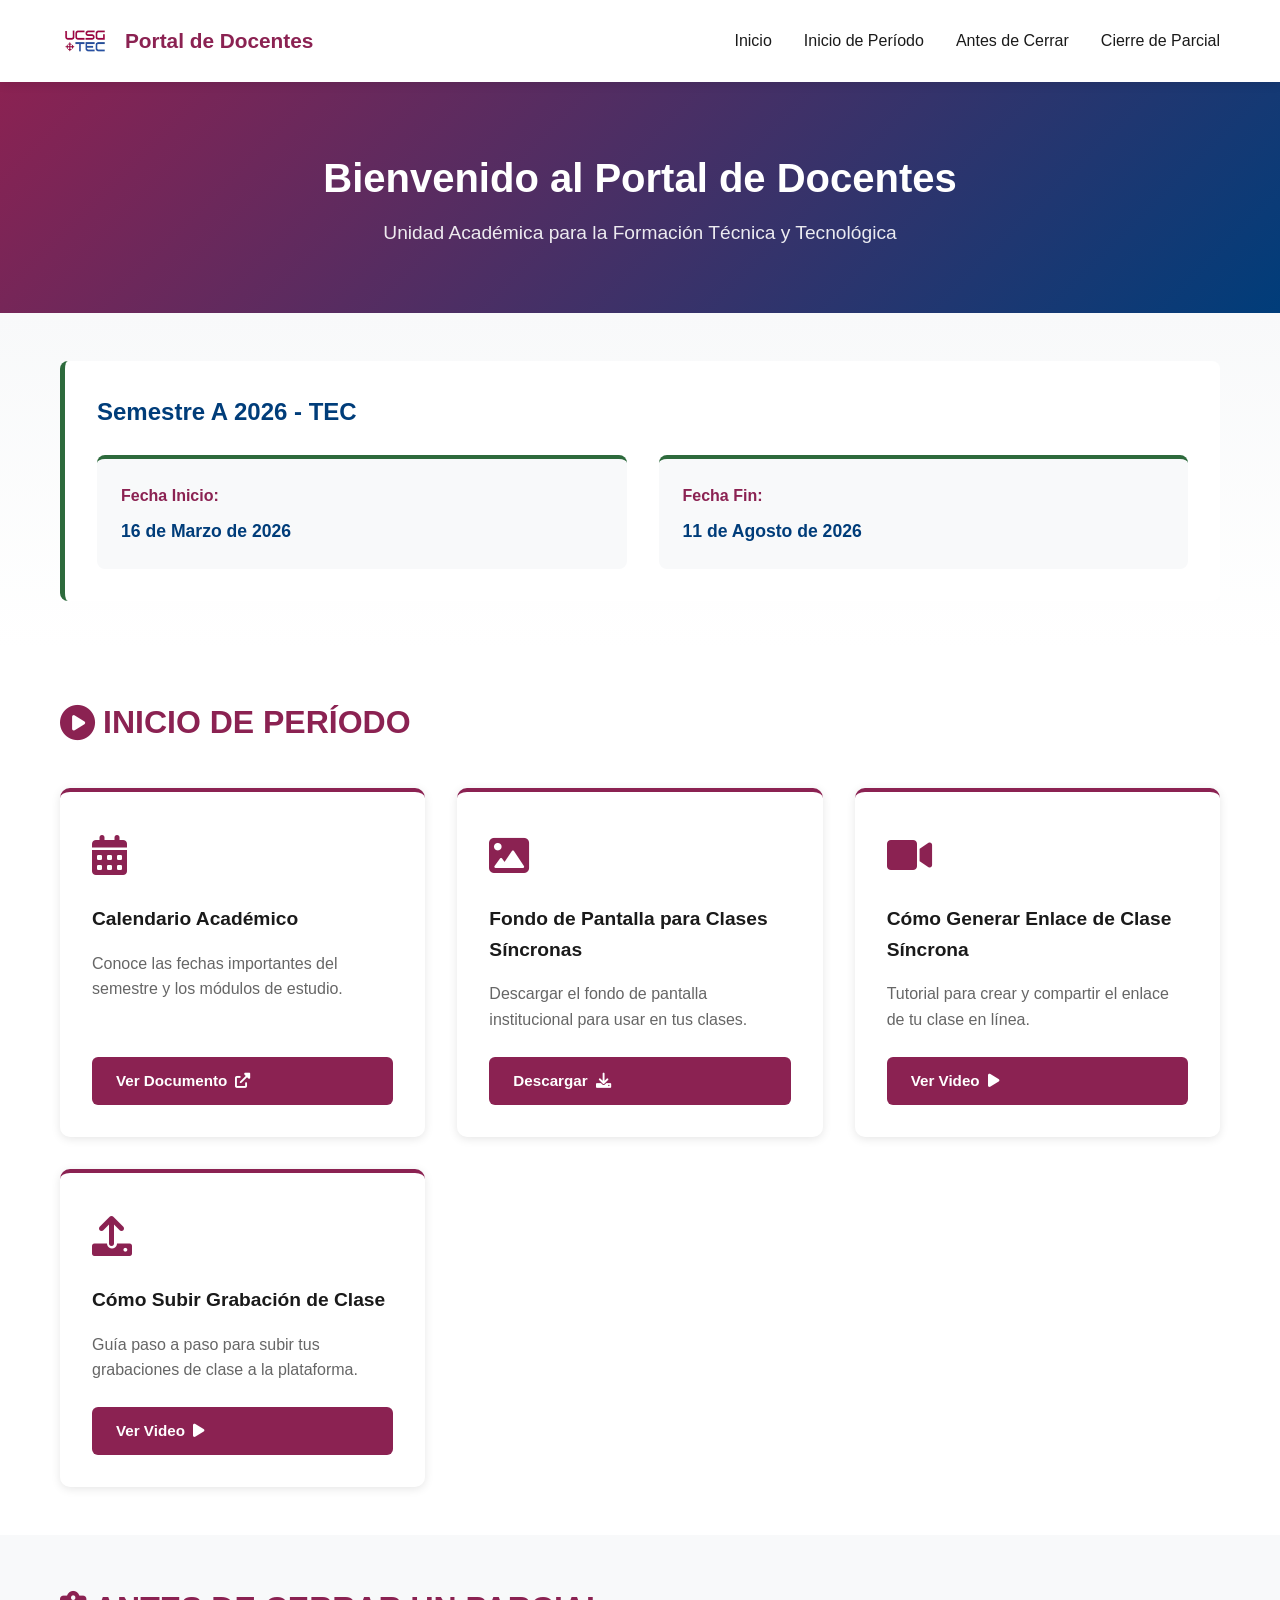
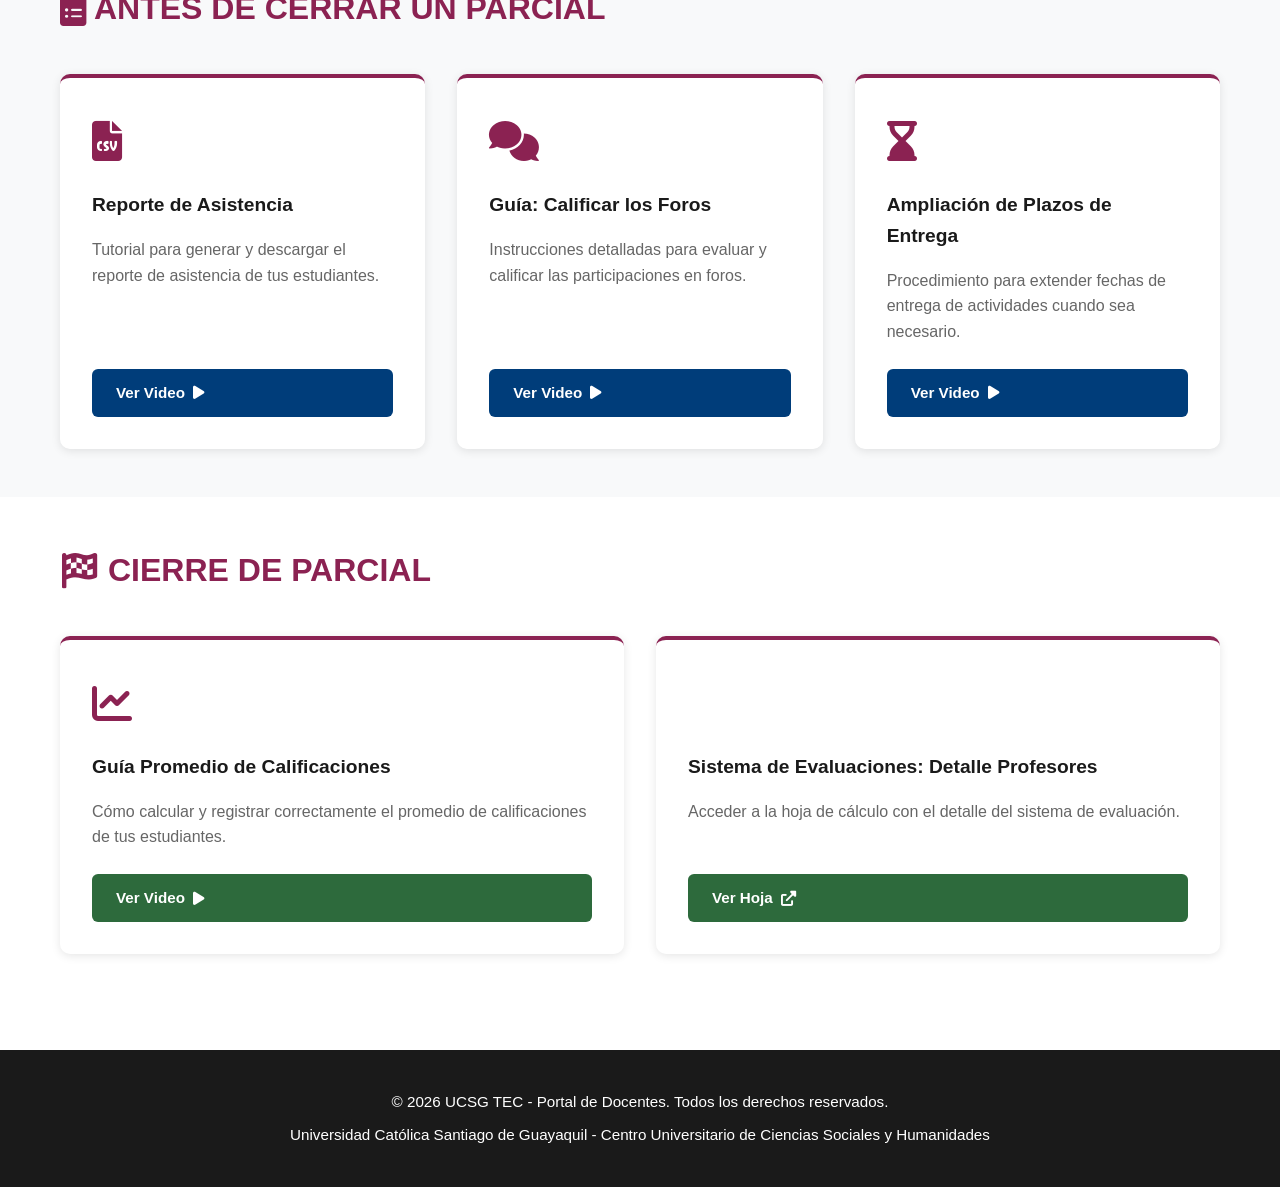
==== commit 7d7fedbb: "Update index.html" ====
--- a/docentes/index.html
+++ b/docentes/index.html
@@ -28,17 +28,14 @@
     <header class="header" id="inicio">
         <div class="header-content">
             <h1>Bienvenido al Portal de Docentes</h1>
-            <p>Centro Universitario de Ciencias Sociales y Humanidades - TEC</p>
+            <p>Unidad Académica para la Formación Técnica y Tecnológica</p>
         </div>
     </header>
 
     <!-- Calendario Académico -->
     <section class="calendar-section">
         <div class="container">
-            <h2>📅 Calendario Académico</h2>
-            <div class="calendar-display">
-                <img src="images/calendario-academico.jpg" alt="Cronograma Académico" class="calendar-image">
-            </div>
+
             <div class="calendar-info">
                 <h3>Semestre A 2026 - TEC</h3>
                 <div class="dates-grid">
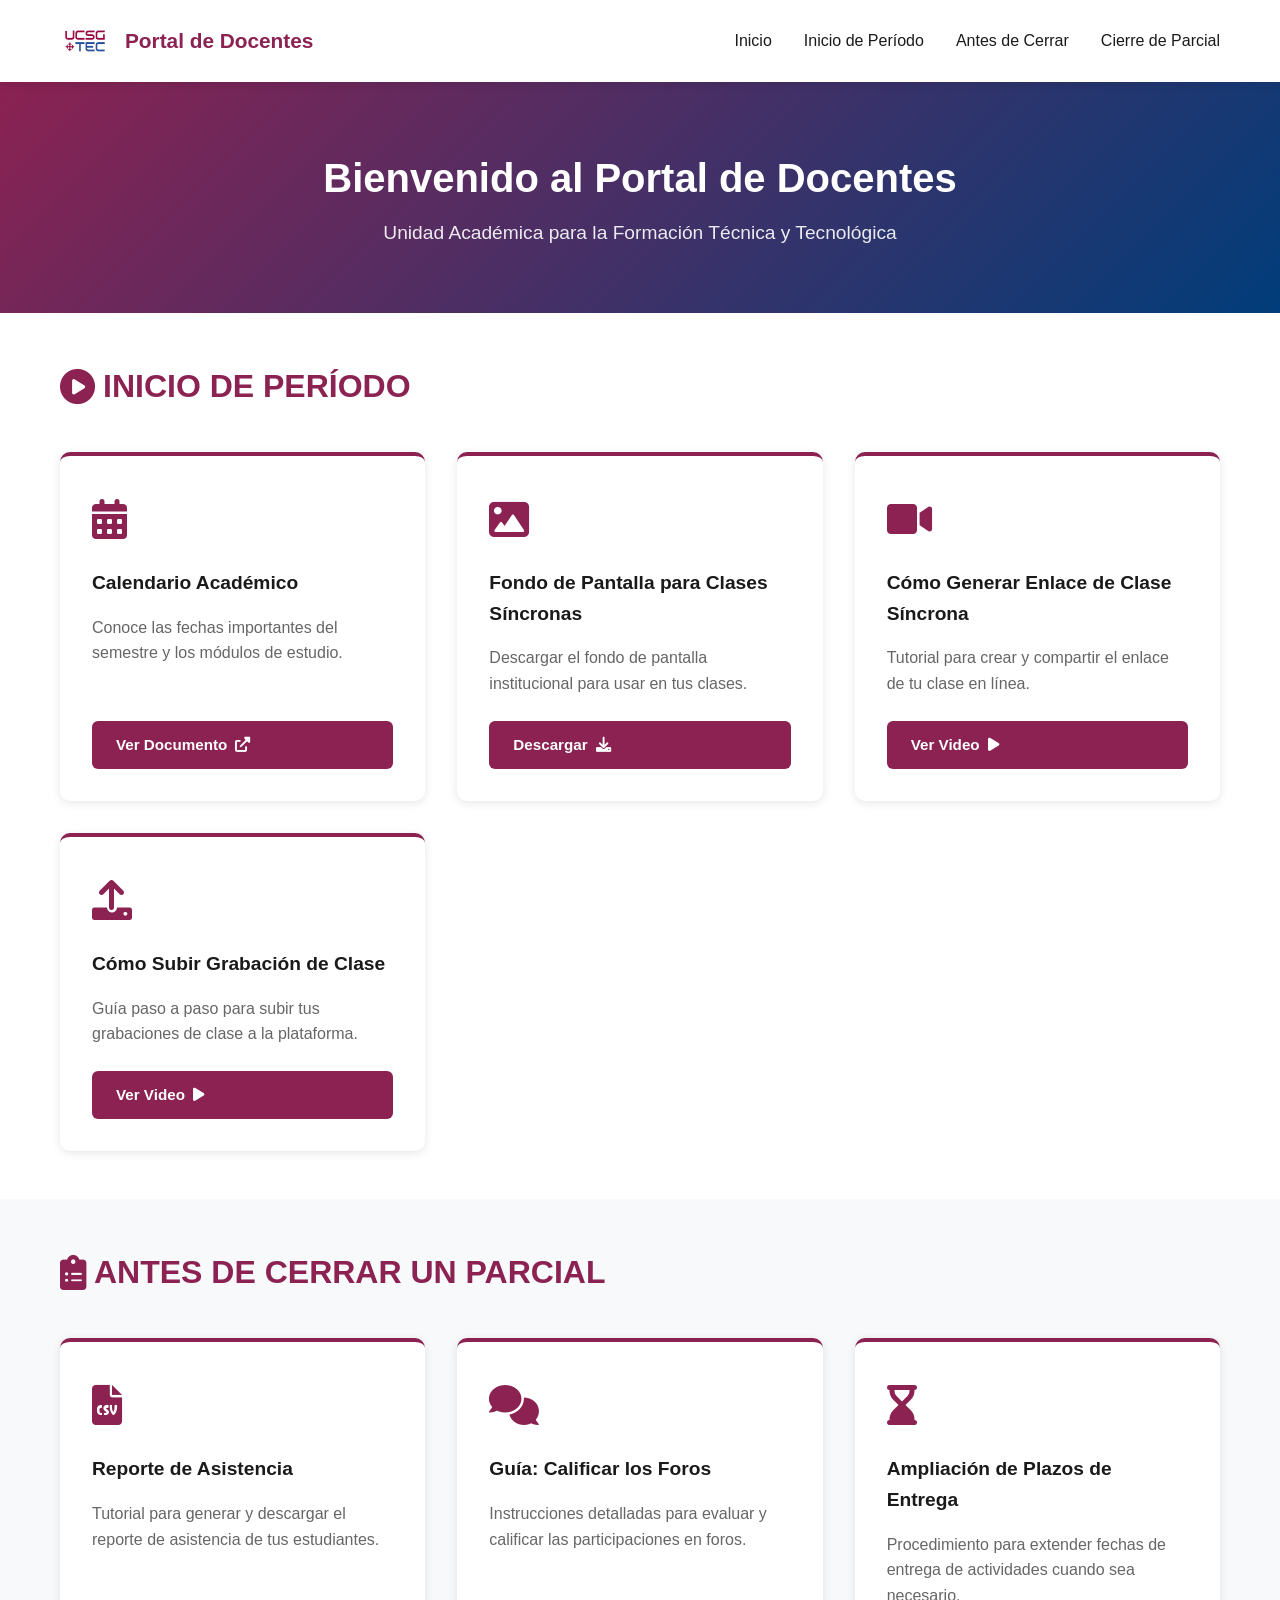
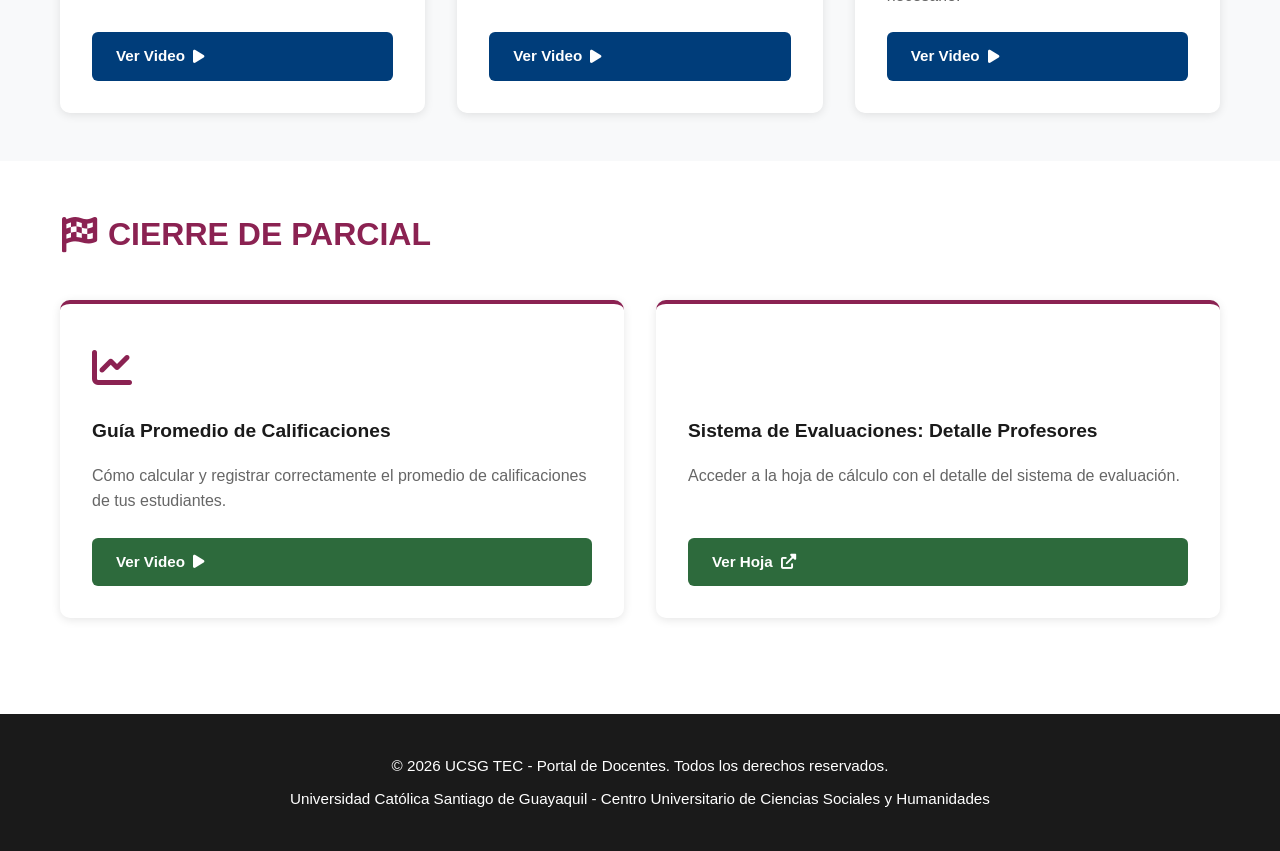
==== commit a94bc57f: "Update index.html" ====
--- a/docentes/index.html
+++ b/docentes/index.html
@@ -32,25 +32,6 @@
         </div>
     </header>
 
-    <!-- Calendario Académico -->
-    <section class="calendar-section">
-        <div class="container">
-
-            <div class="calendar-info">
-                <h3>Semestre A 2026 - TEC</h3>
-                <div class="dates-grid">
-                    <div class="date-item">
-                        <strong>Fecha Inicio:</strong>
-                        <p>16 de Marzo de 2026</p>
-                    </div>
-                    <div class="date-item">
-                        <strong>Fecha Fin:</strong>
-                        <p>11 de Agosto de 2026</p>
-                    </div>
-                </div>
-            </div>
-        </div>
-    </section>
 
     <!-- Inicio de Período -->
     <section class="section" id="inicio-periodo">
@@ -62,8 +43,8 @@
                         <i class="fas fa-calendar-alt"></i>
                     </div>
                     <h3>Calendario Académico</h3>
-                    <p>Conoce las fechas importantes del semestre y los módulos de estudio.</p>
-                    <a href="https://cuucsgedu-my.sharepoint.com/:i:/g/personal/christian_bermudez_cu_ucsg_edu_ec/IQCrDSVmjK_fR6v27ePBZSpzAXBcfyE6VFD2BmyptWWXOkA?e=bbqCWq" target="_blank" class="btn btn-primary">
+                    <p>Conoce las fechas importantes del semestre y los módulos de estudio.</p>                     
+                    <a href="images/calendario-academico.png" target="_blank" class="btn btn-primary">
                         Ver Documento <i class="fas fa-external-link-alt"></i>
                     </a>
                 </div>
